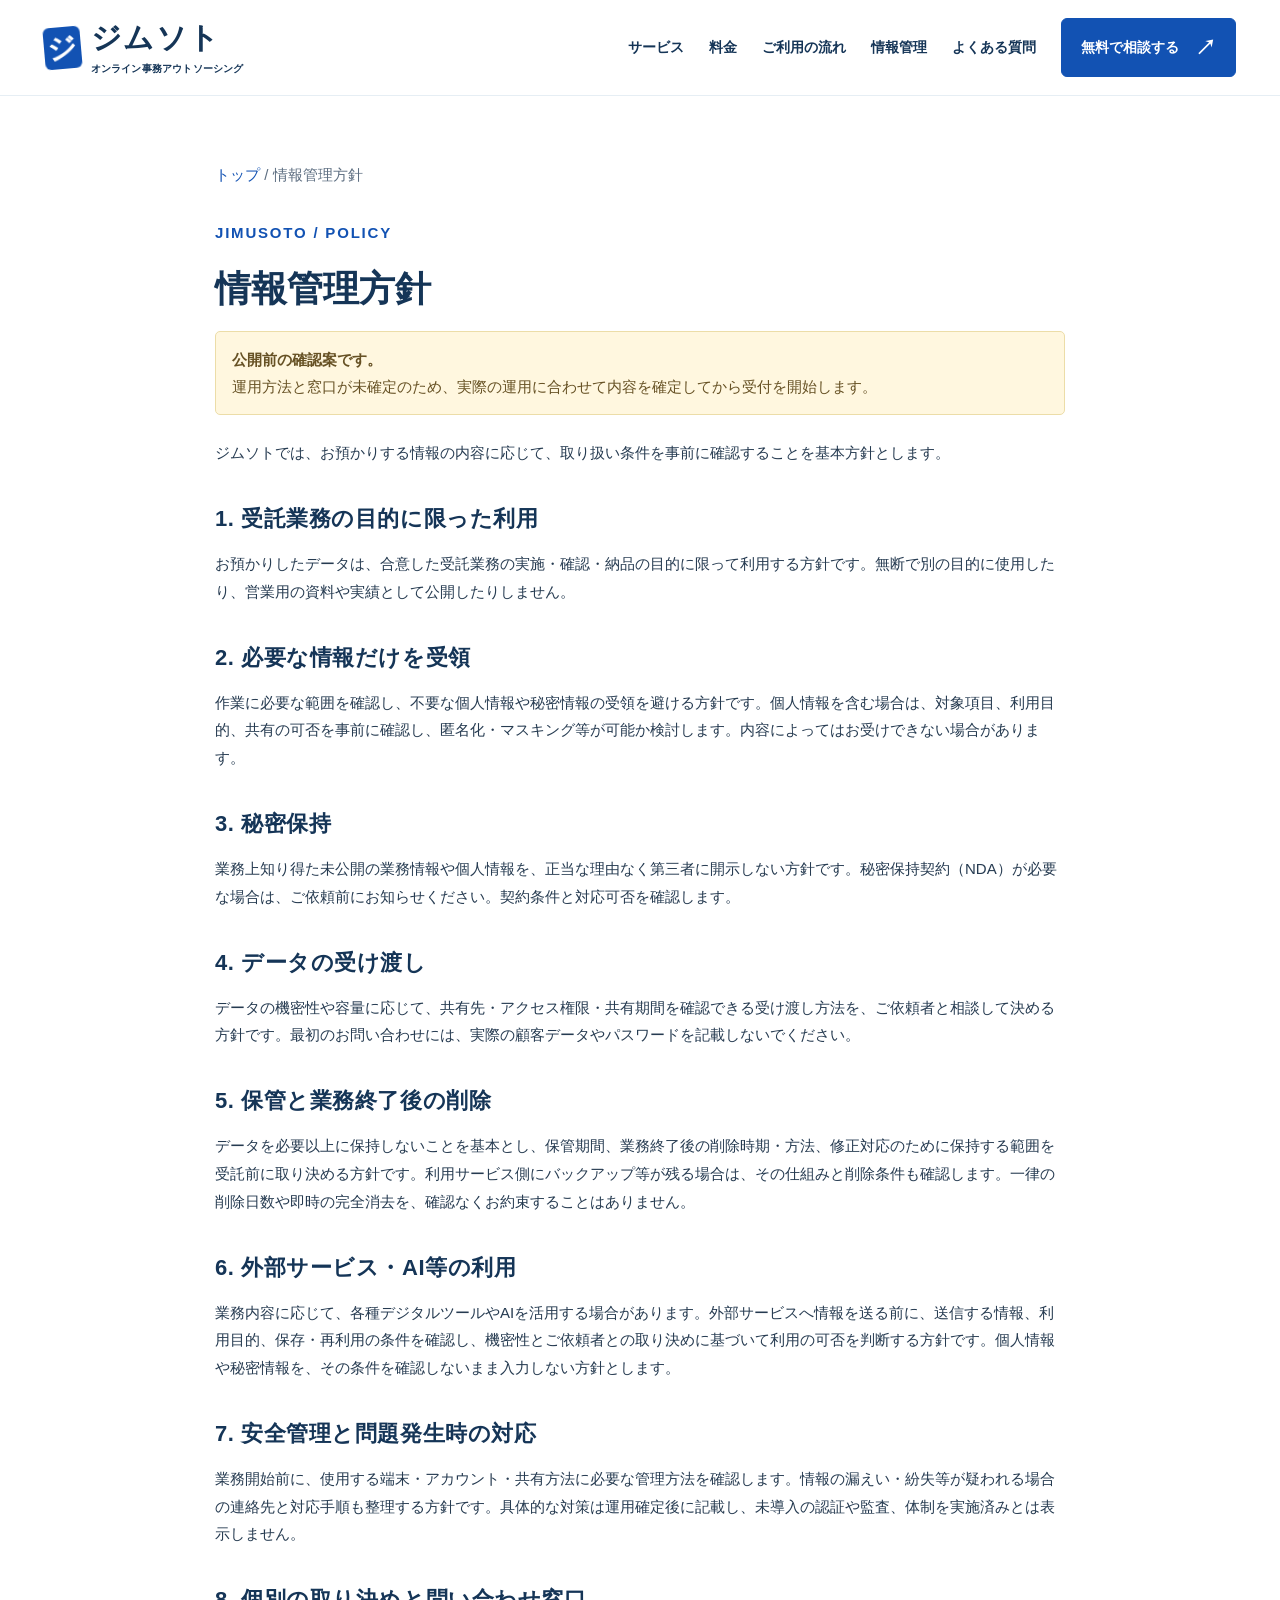
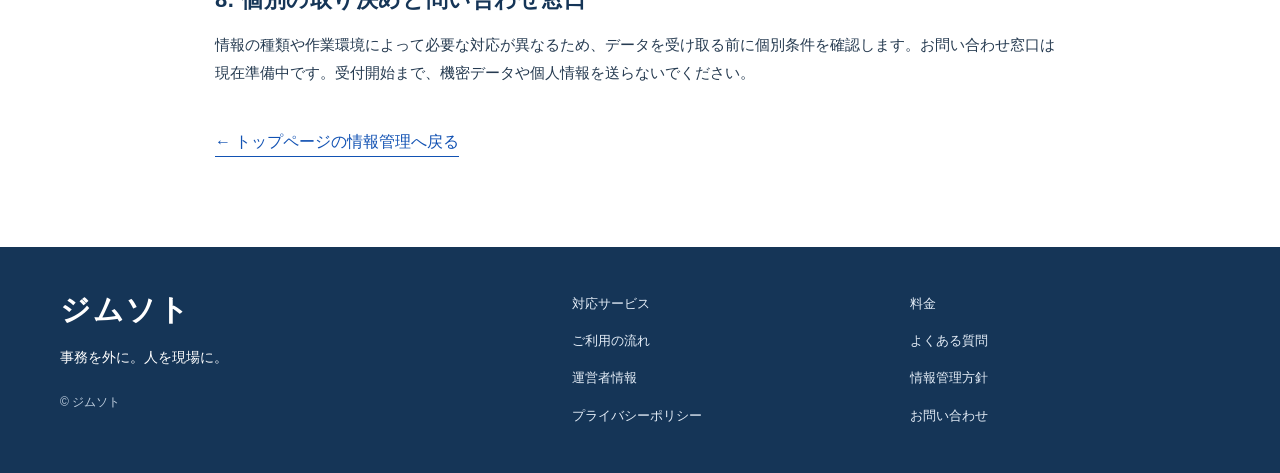
==== docs/information-policy.html @ 88ddc75f "Add Jimusoto website and prepare GitHub Pages from docs" ====
<!doctype html>
<html lang="ja">
<head>
<meta charset="utf-8"><meta name="viewport" content="width=device-width,initial-scale=1">
<title>情報管理方針｜ジムソト</title>
<meta name="description" content="受託データの利用目的、保管・削除、秘密保持、受け渡し、外部サービス利用に関するジムソトの方針の確認案。">
<meta name="robots" content="noindex,nofollow">
<meta property="og:type" content="website"><meta property="og:locale" content="ja_JP"><meta property="og:site_name" content="ジムソト"><meta property="og:title" content="情報管理方針｜ジムソト"><meta property="og:description" content="受託データの利用目的、保管・削除、秘密保持、受け渡し、外部サービス利用に関するジムソトの方針の確認案。"><meta name="twitter:card" content="summary">
<link rel="icon" type="image/svg+xml" href="data:image/svg+xml,%3Csvg xmlns='http://www.w3.org/2000/svg' viewBox='0 0 32 32'%3E%3Crect width='32' height='32' rx='8' fill='%231252b3'/%3E%3Cpath d='M8 8h9v16H8zM20 8h4v9h-4zM20 20h4v4h-4z' fill='white'/%3E%3C/svg%3E">
<link rel="stylesheet" href="assets/site.css"><script src="assets/site.js" defer></script>
<link rel="canonical" href="https://mshibasango-droid.github.io/jimusoto/information-policy.html"><meta property="og:url" content="https://mshibasango-droid.github.io/jimusoto/information-policy.html"></head>
<body><a class="skip" href="#main">本文へスキップ</a><header class="header"><a class="brand" href="./" aria-label="ジムソト トップ"><span class="brand-mark" aria-hidden="true">ジ</span><span>ジムソト<small>オンライン事務アウトソーシング</small></span></a><button class="menu-toggle" aria-expanded="false" aria-controls="nav">メニュー <span aria-hidden="true">☰</span></button><nav id="nav" aria-label="メインナビゲーション"><a href="index.html#services">サービス</a><a href="index.html#pricing">料金</a><a href="index.html#flow">ご利用の流れ</a><a href="index.html#security">情報管理</a><a href="index.html#faq">よくある質問</a><a class="button small" href="index.html#contact">無料で相談する <span aria-hidden="true">↗</span></a></nav></header><main id="main" class="wrap policy-main"><p class="breadcrumbs"><a href="index.html">トップ</a> / 情報管理方針</p><p class="eyebrow">JIMUSOTO / POLICY</p><h1>情報管理方針</h1><p class="preview-notice"><strong>公開前の確認案です。</strong><br>運用方法と窓口が未確定のため、実際の運用に合わせて内容を確定してから受付を開始します。</p>
<p class="policy-intro">ジムソトでは、お預かりする情報の内容に応じて、取り扱い条件を事前に確認することを基本方針とします。</p>
<h2>1. 受託業務の目的に限った利用</h2><p>お預かりしたデータは、合意した受託業務の実施・確認・納品の目的に限って利用する方針です。無断で別の目的に使用したり、営業用の資料や実績として公開したりしません。</p>
<h2>2. 必要な情報だけを受領</h2><p>作業に必要な範囲を確認し、不要な個人情報や秘密情報の受領を避ける方針です。個人情報を含む場合は、対象項目、利用目的、共有の可否を事前に確認し、匿名化・マスキング等が可能か検討します。内容によってはお受けできない場合があります。</p>
<h2>3. 秘密保持</h2><p>業務上知り得た未公開の業務情報や個人情報を、正当な理由なく第三者に開示しない方針です。秘密保持契約（NDA）が必要な場合は、ご依頼前にお知らせください。契約条件と対応可否を確認します。</p>
<h2>4. データの受け渡し</h2><p>データの機密性や容量に応じて、共有先・アクセス権限・共有期間を確認できる受け渡し方法を、ご依頼者と相談して決める方針です。最初のお問い合わせには、実際の顧客データやパスワードを記載しないでください。</p>
<h2>5. 保管と業務終了後の削除</h2><p>データを必要以上に保持しないことを基本とし、保管期間、業務終了後の削除時期・方法、修正対応のために保持する範囲を受託前に取り決める方針です。利用サービス側にバックアップ等が残る場合は、その仕組みと削除条件も確認します。一律の削除日数や即時の完全消去を、確認なくお約束することはありません。</p>
<h2>6. 外部サービス・AI等の利用</h2><p>業務内容に応じて、各種デジタルツールやAIを活用する場合があります。外部サービスへ情報を送る前に、送信する情報、利用目的、保存・再利用の条件を確認し、機密性とご依頼者との取り決めに基づいて利用の可否を判断する方針です。個人情報や秘密情報を、その条件を確認しないまま入力しない方針とします。</p>
<h2>7. 安全管理と問題発生時の対応</h2><p>業務開始前に、使用する端末・アカウント・共有方法に必要な管理方法を確認します。情報の漏えい・紛失等が疑われる場合の連絡先と対応手順も整理する方針です。具体的な対策は運用確定後に記載し、未導入の認証や監査、体制を実施済みとは表示しません。</p>
<h2>8. 個別の取り決めと問い合わせ窓口</h2><p>情報の種類や作業環境によって必要な対応が異なるため、データを受け取る前に個別条件を確認します。お問い合わせ窓口は現在準備中です。受付開始まで、機密データや個人情報を送らないでください。</p><a class="back-link" href="index.html#security">← トップページの情報管理へ戻る</a></main><footer class="footer"><div class="wrap footer-grid"><div><a class="brand" href="./">ジムソト</a><p>事務を外に。人を現場に。</p><small>© ジムソト</small></div><div class="footer-links"><a href="index.html#services">対応サービス</a><a href="index.html#pricing">料金</a><a href="index.html#flow">ご利用の流れ</a><a href="index.html#faq">よくある質問</a><a href="index.html#about">運営者情報</a><a href="information-policy.html">情報管理方針</a><a href="privacy.html">プライバシーポリシー</a><a href="index.html#contact">お問い合わせ</a></div></div></footer></body></html>
---- docs/assets/site.css ----
:root{--blue:#1252b3;--navy:#153557;--text:#263b51;--muted:#5d6e81;--pale:#f0f7fc;--line:#dbe5ee;--white:#fff;--radius:12px}*{box-sizing:border-box}html{scroll-behavior:smooth;scroll-padding-top:105px}body{margin:0;color:var(--text);background:#fff;font:16px/1.85 "Noto Sans JP","Yu Gothic",Meiryo,sans-serif;-webkit-font-smoothing:antialiased}a{color:var(--blue);text-decoration:none}button,input,textarea{font:inherit}a,button,input,textarea{touch-action:manipulation}a:focus-visible,button:focus-visible,summary:focus-visible,input:focus-visible,textarea:focus-visible{outline:3px solid #e6a619;outline-offset:5px}h1,h2,h3,p{margin:0}h1,h2,h3{color:var(--navy);font-weight:800;line-height:1.55}h2{font-size:clamp(28px,3.05vw,42px);letter-spacing:.025em}h3{font-size:21px}p{overflow-wrap:anywhere}img{max-width:100%;display:block}.wrap{max-width:1160px;margin:auto;width:calc(100% - 80px)}.section{padding:96px 0}.eyebrow{color:var(--blue);font-size:14px;font-weight:700;letter-spacing:.12em;margin-bottom:14px}.section-lead{margin:20px 0 36px;color:var(--muted)}.blue{color:var(--blue)}.header{height:96px;display:flex;align-items:center;justify-content:space-between;padding:0 3.4%;gap:24px;background:#fffffffa;border-bottom:1px solid #e6eef4;position:sticky;top:0;z-index:20}.brand{display:inline-flex;align-items:center;gap:10px;color:var(--navy);font-size:30px;font-weight:900;letter-spacing:.05em;line-height:1.2;white-space:nowrap}.brand small{display:block;font-size:10px;font-weight:600;letter-spacing:.02em;margin-top:7px}.brand-mark{width:37px;height:42px;display:grid;place-items:center;background:var(--blue);border-radius:6px;color:white;font-size:29px;transform:rotate(-5deg)}nav{display:flex;align-items:center;gap:25px}nav>a{font-size:14px;color:var(--navy);font-weight:700}nav>a:not(.button):hover{color:var(--blue);text-decoration:underline;text-underline-offset:7px}.button{display:inline-flex;align-items:center;justify-content:center;gap:22px;background:var(--blue);border:1px solid var(--blue);color:white;font-size:16px;font-weight:700;border-radius:6px;padding:18px 24px;line-height:1.6;cursor:pointer;box-shadow:0 5px 0 #0c3e8d;transition:background .15s,transform .15s}.button:hover{background:#083f91;transform:translateY(-2px)}.button span{font-size:21px}.button.small{font-size:14px;padding:12px 19px;box-shadow:none;gap:16px}.menu-toggle{display:none}.skip{position:fixed;top:-100px;left:20px;background:white;z-index:99;padding:12px}.skip:focus{top:10px}.hero{background:linear-gradient(115deg,#f3f9ff 0%,#f3f9ff 48%,#fff 86%);overflow:hidden}.hero-grid{display:grid;grid-template-columns:1.05fr 1fr;align-items:center;gap:28px;padding-top:62px;padding-bottom:45px}.hero .eyebrow{font-size:15px;letter-spacing:.045em}.hero h1{font-size:clamp(44px,5.3vw,72px);line-height:1.45;letter-spacing:.04em;font-weight:900}.hero-lead{margin-top:22px;line-height:1.9;font-size:17px;font-weight:500}.hero-price{display:flex;align-items:center;gap:20px;margin:27px 0 26px;line-height:1.4}.hero-price>span{font-size:14px;border-left:3px solid var(--blue);padding-left:12px}.hero-price>div{color:var(--blue);font-size:16px;white-space:nowrap}.hero-price strong{font-size:40px;letter-spacing:-.03em;margin:0 4px;font-family:Arial,sans-serif}.hero-price b{font-size:22px}.micro{font-size:13px;color:var(--muted);margin-top:15px}.micro span{margin:0 9px;color:#abb8c7}.hero-visual{position:relative;min-width:0}.hero-art{width:100%;height:auto;aspect-ratio:4/3;object-fit:contain;mix-blend-mode:multiply}.hero-caption{display:flex;justify-content:center;gap:8px;color:var(--navy);font-size:15px;font-weight:700;margin-top:12px}.hero-caption:before{content:"";width:25px;border-top:2px solid #6f99cb;align-self:center}.hero-diagram{padding:50px 20px;text-align:center;background:white;border:1px solid var(--line);border-radius:20px;box-shadow:0 20px 50px #15355709}.hero-diagram strong{display:block;font-size:42px;color:var(--blue);margin:30px}.task-tags{display:flex;flex-wrap:wrap;gap:12px;justify-content:center;margin-top:24px}.task-tags span{background:var(--pale);color:var(--blue);padding:8px 12px;border-radius:6px;font-size:14px}.hero-bottom{display:flex;gap:14px;align-items:center;border-top:1px solid var(--line);padding:22px 0}.hero-bottom>span:not(.online){background:#fff;border:1px solid var(--line);padding:4px 16px;border-radius:4px;font-size:14px;white-space:nowrap}.hero-bottom p{font-size:14px;color:var(--muted)}.hero-bottom .online{margin-left:auto;font-size:14px;color:var(--blue);font-weight:700;white-space:nowrap}.cards{display:grid;grid-template-columns:repeat(3,1fr);gap:22px}.service-card{border:1px solid var(--line);border-radius:var(--radius);padding:30px 28px;background:white;display:flex;flex-direction:column}.service-no{color:var(--blue);font-size:12px;letter-spacing:.1em;font-weight:700}.service-card h3{margin:16px 0 12px}.service-card>p:not(.card-price){font-size:15px;color:var(--muted);flex:1}.card-price{margin-top:25px;padding-top:15px;border-top:1px solid var(--line);color:var(--blue);font-size:15px}.card-price strong{font:700 28px Arial,sans-serif;margin-right:5px}.contact{background:var(--pale)}.footer{padding:45px 0;background:#153557;color:white}.footer .brand{color:#fff}.footer p{margin:15px 0;font-size:14px}.footer small{font-size:12px;color:#c1d0e0}.mobile-only{display:none}@media(min-width:1440px){.hero-grid{padding-top:80px;padding-bottom:65px}}@media(max-width:1150px){nav{gap:15px}.header{padding:0 25px}.brand{font-size:26px}nav>a{font-size:13px}.hero-price{gap:12px}.hero-bottom{flex-wrap:wrap}.hero-bottom .online{margin-left:0}.hero h1{font-size:58px}}@media(max-width:960px){.header{height:80px}.menu-toggle{display:block;border:1px solid var(--line);border-radius:5px;padding:7px 10px;background:white;color:var(--navy);font-size:14px}nav{display:none;position:absolute;top:80px;left:0;right:0;background:white;border-bottom:1px solid var(--line);padding:22px;flex-direction:column;align-items:stretch;gap:0;box-shadow:0 15px 20px #1535570a}nav.is-open{display:flex}nav>a{padding:12px;font-size:15px}.hero-grid{gap:12px}.hero h1{font-size:50px}.hero-price{align-items:flex-start;flex-direction:column;gap:8px}.hero-lead{font-size:16px}.cards{gap:15px}.service-card{padding:25px 21px}.wrap{width:calc(100% - 48px)}}@media(max-width:680px){html{scroll-padding-top:95px}.wrap{width:calc(100% - 40px)}.header{padding:0 20px}.brand{font-size:27px}.brand small{font-size:9px}.brand-mark{width:32px;height:35px;font-size:25px}.section{padding:64px 0}.hero-grid{grid-template-columns:1fr;padding-top:38px;padding-bottom:20px;gap:28px}.hero .eyebrow{font-size:12px;letter-spacing:.015em}.hero h1{font-size:clamp(40px,11vw,60px);line-height:1.45}.hero-lead{margin-top:20px;font-size:15px}.hero-price{flex-direction:row;align-items:center;gap:16px;margin:22px 0}.hero-price>span{font-size:12px;max-width:105px}.hero-price strong{font-size:36px}.hero-price b{font-size:19px}.hero-price>div{font-size:14px}.button{font-size:14px;padding:17px 16px;gap:12px}.hero-copy>.button{width:100%}.hero-visual{max-width:420px;margin:auto;width:100%}.hero-caption{font-size:14px}.hero-bottom{gap:8px;padding:18px 0 24px}.hero-bottom p{width:100%;font-size:12px;order:2}.hero-bottom>span:not(.online){font-size:12px;padding:3px 12px}.hero-bottom .online{font-size:12px;width:100%;order:3}.cards{grid-template-columns:1fr}.service-card{padding:25px}.service-card h3{margin:12px 0}.section-lead{font-size:15px;margin:17px 0 27px}.mobile-only{display:block}}@media(prefers-reduced-motion:reduce){html{scroll-behavior:auto}*,*:before,*:after{transition:none!important;animation:none!important}}
.center{text-align:center}.pale{background:var(--pale)}.hero-price small,.card-price small{font-size:12px;margin-left:4px;font-weight:400}.worry-grid{display:grid;grid-template-columns:repeat(3,1fr);gap:0;margin-top:42px;border-top:1px solid var(--line);border-left:1px solid var(--line)}.worry-grid>p{position:relative;padding:25px 22px 25px 47px;border-right:1px solid var(--line);border-bottom:1px solid var(--line);font-size:15px;font-weight:600;line-height:1.85}.worry-grid>p>span{position:absolute;left:20px;top:24px;color:var(--blue)}.solution{margin-top:44px;text-align:center}.solution>p:first-child{font-weight:700;font-size:18px}.solution h3{font-size:29px;margin:14px 0}.solution>p:last-child{font-size:15px;color:var(--muted)}.section-heading{display:flex;align-items:center;justify-content:space-between;gap:20px}.tax-note{font-size:13px;color:var(--muted)}.card-top{display:flex;justify-content:space-between;align-items:center}.icon{background:#eef5fe;color:var(--blue);border-radius:8px;display:grid;place-items:center;width:45px;height:45px;font:32px/1 Arial,sans-serif}.consult-band{background:#e0edfd;border-radius:var(--radius);padding:34px 38px;margin-top:32px;display:flex;align-items:center;justify-content:space-between;gap:28px}.consult-band .eyebrow{margin-bottom:9px;font-size:13px}.consult-band h3{font-size:22px}.consult-band p:last-child{font-size:14px;margin-top:14px}.consult-band .button{white-space:nowrap;font-size:14px;padding:16px 20px}.features{display:grid;grid-template-columns:1fr 1fr;gap:32px 60px;margin-top:40px}.features article{display:flex;gap:22px;padding:24px 0;border-top:1px solid var(--line)}.features article>span{color:var(--blue);font:700 32px Arial,sans-serif;padding-top:8px}.features article p{color:var(--muted);margin-top:14px;font-size:15px}.improvement{background:#f8fafc;border-left:4px solid var(--blue);padding:28px 34px;margin-top:30px}.improvement .eyebrow{font-size:13px;display:block;margin-bottom:8px}.improvement h3{font-size:21px}.improvement p{color:var(--muted);font-size:15px;max-width:900px;margin-top:13px}.price-grid{display:grid;grid-template-columns:repeat(4,1fr);gap:15px}.price-card{border:1px solid var(--line);background:#fff;border-radius:10px;padding:25px 18px;text-align:center}.price-card>p{font-weight:700;color:var(--navy)}.price-card>div{color:var(--blue);margin:16px 0 12px;white-space:nowrap}.price-card strong{font:700 33px Arial,sans-serif;letter-spacing:-.03em}.price-card small{font-size:14px;margin-right:4px}.price-card>span{font-size:13px;color:var(--muted)}.price-card.recurring{border-top:4px solid var(--blue);padding-top:22px}.tax-right{font-size:12px;color:var(--muted);text-align:right;margin-top:15px}.custom-price{display:flex;align-items:center;gap:32px;border-bottom:1px solid var(--line);padding:26px 8px}.custom-price span{font-weight:700}.custom-price strong{color:var(--blue)}.custom-price p{font-size:14px;color:var(--muted);margin-left:auto}.estimate-note{display:flex;align-items:flex-start;justify-content:center;gap:20px;padding-top:36px}.estimate-note>span{border:1px solid #9cbbdc;border-radius:50%;color:var(--blue);width:30px;height:30px;display:grid;place-items:center;flex-shrink:0;font-size:18px}.estimate-note h3{font-size:21px}.estimate-note p{font-size:14px;color:var(--muted);margin-top:12px}.steps{list-style:none;padding:0;display:grid;grid-template-columns:repeat(6,1fr);gap:19px;margin:36px 0 0}.steps li{position:relative;background:var(--pale);border-radius:8px;padding:24px 17px;min-width:0}.steps li:not(:last-child):after{content:'›';position:absolute;right:-16px;top:75px;font-size:28px;color:#7095bb;line-height:1}.steps li>span{font-size:11px;letter-spacing:.08em;color:var(--blue)}.steps b{font:700 26px Arial,sans-serif;margin-left:3px}.steps h3{font-size:16px;margin:14px 0 13px;min-height:50px}.steps p{font-size:13px;color:var(--muted)}.steps li:last-child{background:#e2edff}.flow-note{font-size:14px;color:var(--muted);text-align:right;margin-top:20px}.security{background:#edf4fb;border-top:1px solid var(--line);border-bottom:1px solid var(--line)}.security-grid{display:grid;grid-template-columns:1fr 1.05fr;gap:70px}.security h2{font-size:35px}.policy-links{display:flex;flex-direction:column;align-items:flex-start;gap:13px}.policy-links a{font-size:15px;font-weight:700;border-bottom:1px solid #a7bfdd;padding-bottom:5px}.policy-links span{margin-left:18px}.draft-note{font-size:12px;color:var(--muted);margin-top:23px;max-width:380px}.security-items article{display:flex;align-items:flex-start;gap:19px;padding:24px 0;border-bottom:1px solid #cfdeed}.security-items article:first-child{padding-top:0}.security-items article>span{font:700 15px Arial,sans-serif;color:var(--blue);border:1px solid #b7cee7;border-radius:50%;padding:10px;margin-top:3px}.security-items h3{font-size:19px}.security-items p{font-size:14px;color:var(--muted);margin-top:10px}.faq-layout{display:grid;grid-template-columns:1fr 1.65fr;gap:60px}.faq-list details{border-bottom:1px solid var(--line)}.faq-list details:first-child{border-top:1px solid var(--line)}.faq-list summary{position:relative;list-style:none;cursor:pointer;padding:22px 36px 22px 36px;font-size:16px;font-weight:700;color:var(--navy);line-height:1.8}.faq-list summary::-webkit-details-marker{display:none}.faq-list summary:before{content:'Q';position:absolute;left:0;top:23px;font:700 19px Arial,sans-serif;color:var(--blue)}.faq-list summary:after{content:'+';position:absolute;right:8px;top:20px;font-size:23px;font-weight:400;color:var(--blue)}.faq-list details[open] summary:after{content:'−'}.faq-list details[open] summary{color:var(--blue)}.faq-list details>p{padding:0 27px 24px 36px;font-size:15px;color:var(--muted)}.operator{background:#f8fafc}.about-grid{display:grid;grid-template-columns:1fr 1fr;gap:70px}.about-table{margin:0}.about-table>div{display:grid;grid-template-columns:110px 1fr;gap:20px;padding:18px 0;border-bottom:1px solid var(--line);font-size:15px}.about-table dt{font-weight:700}.about-table dd{margin:0}.contact{background:#eaf3ff}.contact-grid{display:grid;grid-template-columns:1fr 1.15fr;gap:60px;align-items:start}.contact h2{font-size:33px}.contact-intro{padding-top:25px}.check-list{padding:0;margin:30px 0;list-style:none;font-weight:700;font-size:15px}.check-list li{margin:13px 0}.check-list li:before{content:'✓';margin-right:12px;color:var(--blue)}.contact-hint{font-size:14px;color:var(--muted);padding:22px 25px;background:#fff9;border-radius:8px;max-width:370px}.contact-form{padding:36px;background:white;border-radius:12px;border:1px solid #d8e4f2}.preview-notice{background:#fff7df;color:#665124;border:1px solid #ecdda8;border-radius:5px;padding:14px 16px;font-size:13px;line-height:1.8;margin:0 0 24px}.field{margin-bottom:22px}.field label{display:flex;gap:10px;align-items:center;margin-bottom:9px;font-size:14px;font-weight:700}.field label>span{color:var(--blue);font-size:11px;background:#e9f2ff;padding:1px 6px;border-radius:3px}.field label>.optional{background:#f0f3f6;color:#637184}.field input,.field textarea{display:block;width:100%;min-width:0;border:1px solid #bfcddd;border-radius:5px;padding:12px 14px;color:var(--text);background:#fff;font-size:16px;line-height:1.65}.field textarea{resize:vertical;min-height:150px}.field input::placeholder,.field textarea::placeholder{color:#798694;font-size:14px}.field-help{font-size:12px;color:var(--muted);margin-top:8px}.consent{display:flex;align-items:flex-start;gap:9px;font-size:13px;cursor:pointer;margin:24px 0}.consent input{margin-top:6px;width:17px;height:17px;accent-color:var(--blue);flex-shrink:0}.consent a{text-decoration:underline;text-underline-offset:3px}.contact-form>.button{width:100%}.footer-grid{display:grid;grid-template-columns:1fr 1.4fr;gap:50px}.footer-links{display:grid;grid-template-columns:1fr 1fr;gap:13px 28px;font-size:13px}.footer-links a{color:#e4edf7}.footer-links a:hover{text-decoration:underline}.footer .brand{font-size:30px}dialog{border:0;border-radius:14px;padding:32px;max-width:700px;width:calc(100% - 32px);max-height:85vh;color:var(--text);box-shadow:0 20px 100px #10253c3b}dialog::backdrop{background:#10253c99}dialog h2{font-size:26px;margin-bottom:20px}.dialog-head{display:flex;justify-content:space-between;align-items:flex-start}.dialog-close{border:none;background:transparent;font-size:28px;color:var(--muted);cursor:pointer;padding:0 8px}.dialog-head .eyebrow{font-size:13px}.dialog-actions{display:flex;flex-wrap:wrap;gap:16px;margin-top:25px}.dialog-actions .button{font-size:13px;padding:12px 15px;box-shadow:none}.button.secondary{background:white;color:var(--blue)}.button:disabled{background:#e0e6ed;color:#536475;border-color:#e0e6ed;cursor:not-allowed;box-shadow:none;transform:none}#confirmation-fields{margin:0}#confirmation-fields>div{padding:14px 0;border-bottom:1px solid var(--line)}#confirmation-fields dt{font-size:13px;font-weight:700;color:var(--muted)}#confirmation-fields dd{margin:4px 0 0;font-size:15px;white-space:pre-wrap;overflow-wrap:anywhere}.policy-main{padding:65px 0 90px;max-width:850px}.breadcrumbs{font-size:13px;color:var(--muted);margin-bottom:30px}.policy-main h1{font-size:36px;margin-bottom:15px}.policy-main .policy-intro{margin-bottom:25px}.policy-main h2{font-size:22px;margin:35px 0 14px}.policy-main ul{padding-left:23px}.policy-main li{margin:8px 0}.policy-main p,.policy-main li{font-size:15px}.policy-main .back-link{display:inline-block;margin-top:40px;border-bottom:1px solid var(--blue)}@media(max-width:1100px){.price-card strong{font-size:28px}.security-grid,.contact-grid,.about-grid{gap:35px}.security h2{font-size:30px}.consult-band{padding:30px;gap:20px}.consult-band h3{font-size:20px}.steps{grid-template-columns:repeat(3,1fr);gap:25px}.steps li:nth-child(3):after{content:'↓';top:auto;bottom:-27px;right:50%;font-size:23px}.steps li h3{min-height:0}.contact h2{font-size:28px}.contact-form{padding:28px}}@media(max-width:800px){.worry-grid{grid-template-columns:1fr 1fr}.features{gap:20px 28px}.consult-band{flex-direction:column;align-items:flex-start}.price-grid{grid-template-columns:1fr 1fr}.security-grid,.faq-layout,.about-grid,.contact-grid{grid-template-columns:1fr;gap:35px}.security h2,.contact h2{font-size:32px}.faq-layout>.faq-list{min-width:0}.contact-intro{padding:0}.contact-hint{max-width:none}.footer-grid{gap:25px}.section-heading{align-items:flex-start;flex-direction:column;gap:12px}.hero-price small{font-size:10px}}@media(max-width:680px){.worry-grid{grid-template-columns:1fr;margin-top:29px}.worry-grid>p{padding:18px 20px 18px 45px}.worry-grid>p>span{top:18px}.worry-grid br{display:none}.solution{margin-top:32px}.solution>p:first-child{font-size:16px}.solution h3{font-size:25px}.solution>p:last-child{font-size:14px}.consult-band{padding:25px;gap:22px}.consult-band .button{width:100%;white-space:normal}.consult-band h3{font-size:19px}.features{grid-template-columns:1fr;gap:0;margin-top:25px}.features article>span{font-size:27px}.features article{gap:18px}.improvement{padding:24px}.improvement h3{font-size:19px}.improvement p{font-size:14px}.price-grid{gap:12px}.price-card{padding:23px 8px}.price-card>p{font-size:14px}.price-card strong{font-size:28px}.price-card>div{font-size:13px}.price-card small{font-size:12px}.price-card>span{font-size:11px}.custom-price{flex-wrap:wrap;gap:10px 22px;padding:22px 0}.custom-price p{margin-left:0;width:100%;font-size:13px}.estimate-note{gap:12px;padding-top:28px}.estimate-note h3{font-size:18px}.estimate-note p{font-size:13px}.estimate-note br{display:none}.steps{grid-template-columns:1fr;gap:21px}.steps li{padding:20px 22px;display:grid;grid-template-columns:76px 1fr;gap:0 15px;align-items:center}.steps li>span{grid-row:1/3}.steps li h3{font-size:17px;margin:0 0 5px}.steps li h3 br{display:none}.steps li p{font-size:13px}.steps li:not(:last-child):after,.steps li:nth-child(3):after{content:'↓';top:auto;bottom:-24px;right:50%;font-size:23px}.flow-note{font-size:13px;text-align:left}.security h2,.contact h2{font-size:28px}.security-items h3{font-size:17px}.security-items article{gap:12px}.security-items article>span{padding:8px;font-size:13px}.faq-list summary{font-size:15px;padding-left:30px}.faq-list details>p{padding-left:30px;padding-right:10px;font-size:14px}.about-table>div{grid-template-columns:90px 1fr;gap:16px;font-size:14px}.contact-form{padding:23px 19px}.footer-grid{grid-template-columns:1fr;gap:28px}.footer-links{gap:13px 15px;font-size:12px}.footer{padding:35px 0}.policy-main{padding-top:35px}.policy-main h1{font-size:27px}.policy-main h2{font-size:20px}dialog{padding:24px}.hero-price>span{max-width:90px}.hero-price{gap:10px}.hero-price strong{font-size:33px}.hero-price b{font-size:18px}}@media(max-width:360px){.hero-price{flex-wrap:wrap}.hero-price>span{max-width:none}.button{font-size:13px}.price-card strong{font-size:24px}}
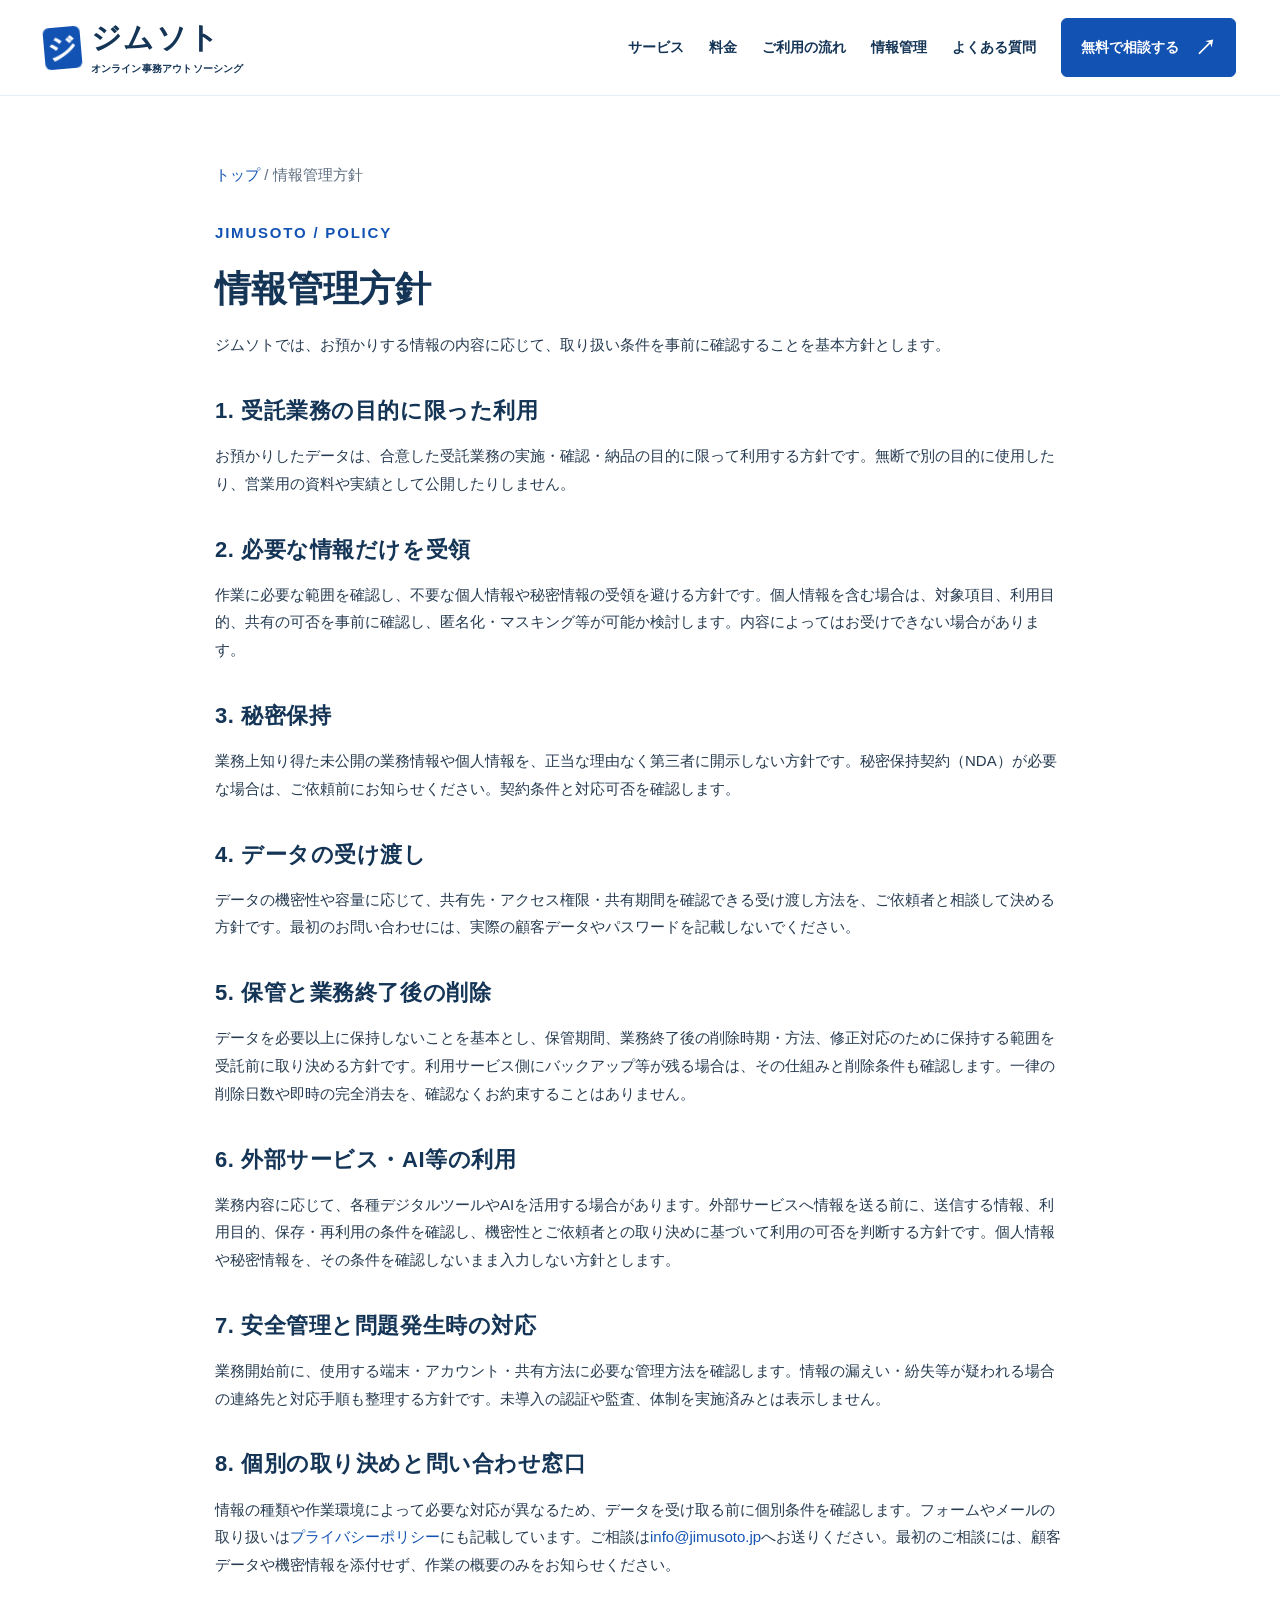
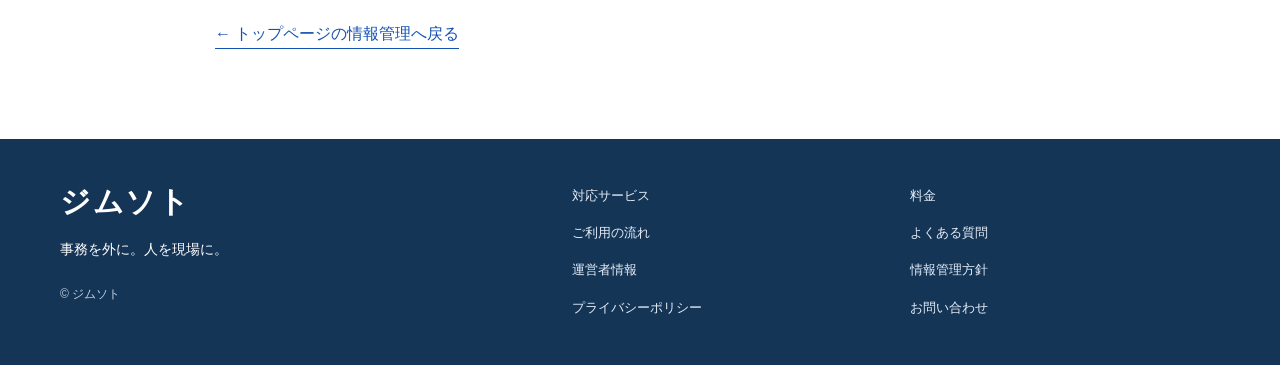
==== commit b5c1bd9d: "Connect inquiry form to verified mailbox with HTTPS safeguards and privacy disclosure" ====
--- a/docs/information-policy.html
+++ b/docs/information-policy.html
@@ -3,13 +3,13 @@
 <head>
 <meta charset="utf-8"><meta name="viewport" content="width=device-width,initial-scale=1">
 <title>情報管理方針｜ジムソト</title>
-<meta name="description" content="受託データの利用目的、保管・削除、秘密保持、受け渡し、外部サービス利用に関するジムソトの方針の確認案。">
+<meta name="description" content="受託データの利用目的、保管・削除、秘密保持、受け渡し、外部サービス利用に関するジムソトの方針。">
 <meta name="robots" content="noindex,nofollow">
-<meta property="og:type" content="website"><meta property="og:locale" content="ja_JP"><meta property="og:site_name" content="ジムソト"><meta property="og:title" content="情報管理方針｜ジムソト"><meta property="og:description" content="受託データの利用目的、保管・削除、秘密保持、受け渡し、外部サービス利用に関するジムソトの方針の確認案。"><meta name="twitter:card" content="summary">
+<meta property="og:type" content="website"><meta property="og:locale" content="ja_JP"><meta property="og:site_name" content="ジムソト"><meta property="og:title" content="情報管理方針｜ジムソト"><meta property="og:description" content="受託データの利用目的、保管・削除、秘密保持、受け渡し、外部サービス利用に関するジムソトの方針。"><meta name="twitter:card" content="summary">
 <link rel="icon" type="image/svg+xml" href="data:image/svg+xml,%3Csvg xmlns='http://www.w3.org/2000/svg' viewBox='0 0 32 32'%3E%3Crect width='32' height='32' rx='8' fill='%231252b3'/%3E%3Cpath d='M8 8h9v16H8zM20 8h4v9h-4zM20 20h4v4h-4z' fill='white'/%3E%3C/svg%3E">
 <link rel="stylesheet" href="assets/site.css"><script src="assets/site.js" defer></script>
-<link rel="canonical" href="https://mshibasango-droid.github.io/jimusoto/information-policy.html"><meta property="og:url" content="https://mshibasango-droid.github.io/jimusoto/information-policy.html"></head>
-<body><a class="skip" href="#main">本文へスキップ</a><header class="header"><a class="brand" href="./" aria-label="ジムソト トップ"><span class="brand-mark" aria-hidden="true">ジ</span><span>ジムソト<small>オンライン事務アウトソーシング</small></span></a><button class="menu-toggle" aria-expanded="false" aria-controls="nav">メニュー <span aria-hidden="true">☰</span></button><nav id="nav" aria-label="メインナビゲーション"><a href="index.html#services">サービス</a><a href="index.html#pricing">料金</a><a href="index.html#flow">ご利用の流れ</a><a href="index.html#security">情報管理</a><a href="index.html#faq">よくある質問</a><a class="button small" href="index.html#contact">無料で相談する <span aria-hidden="true">↗</span></a></nav></header><main id="main" class="wrap policy-main"><p class="breadcrumbs"><a href="index.html">トップ</a> / 情報管理方針</p><p class="eyebrow">JIMUSOTO / POLICY</p><h1>情報管理方針</h1><p class="preview-notice"><strong>公開前の確認案です。</strong><br>運用方法と窓口が未確定のため、実際の運用に合わせて内容を確定してから受付を開始します。</p>
+<link rel="canonical" href="https://jimusoto.jp/information-policy.html"><meta property="og:url" content="https://jimusoto.jp/information-policy.html"></head>
+<body><a class="skip" href="#main">本文へスキップ</a><header class="header"><a class="brand" href="./" aria-label="ジムソト トップ"><span class="brand-mark" aria-hidden="true">ジ</span><span>ジムソト<small>オンライン事務アウトソーシング</small></span></a><button class="menu-toggle" aria-expanded="false" aria-controls="nav">メニュー <span aria-hidden="true">☰</span></button><nav id="nav" aria-label="メインナビゲーション"><a href="index.html#services">サービス</a><a href="index.html#pricing">料金</a><a href="index.html#flow">ご利用の流れ</a><a href="index.html#security">情報管理</a><a href="index.html#faq">よくある質問</a><a class="button small" href="index.html#contact">無料で相談する <span aria-hidden="true">↗</span></a></nav></header><main id="main" class="wrap policy-main"><p class="breadcrumbs"><a href="index.html">トップ</a> / 情報管理方針</p><p class="eyebrow">JIMUSOTO / POLICY</p><h1>情報管理方針</h1>
 <p class="policy-intro">ジムソトでは、お預かりする情報の内容に応じて、取り扱い条件を事前に確認することを基本方針とします。</p>
 <h2>1. 受託業務の目的に限った利用</h2><p>お預かりしたデータは、合意した受託業務の実施・確認・納品の目的に限って利用する方針です。無断で別の目的に使用したり、営業用の資料や実績として公開したりしません。</p>
 <h2>2. 必要な情報だけを受領</h2><p>作業に必要な範囲を確認し、不要な個人情報や秘密情報の受領を避ける方針です。個人情報を含む場合は、対象項目、利用目的、共有の可否を事前に確認し、匿名化・マスキング等が可能か検討します。内容によってはお受けできない場合があります。</p>
@@ -17,5 +17,5 @@
 <h2>4. データの受け渡し</h2><p>データの機密性や容量に応じて、共有先・アクセス権限・共有期間を確認できる受け渡し方法を、ご依頼者と相談して決める方針です。最初のお問い合わせには、実際の顧客データやパスワードを記載しないでください。</p>
 <h2>5. 保管と業務終了後の削除</h2><p>データを必要以上に保持しないことを基本とし、保管期間、業務終了後の削除時期・方法、修正対応のために保持する範囲を受託前に取り決める方針です。利用サービス側にバックアップ等が残る場合は、その仕組みと削除条件も確認します。一律の削除日数や即時の完全消去を、確認なくお約束することはありません。</p>
 <h2>6. 外部サービス・AI等の利用</h2><p>業務内容に応じて、各種デジタルツールやAIを活用する場合があります。外部サービスへ情報を送る前に、送信する情報、利用目的、保存・再利用の条件を確認し、機密性とご依頼者との取り決めに基づいて利用の可否を判断する方針です。個人情報や秘密情報を、その条件を確認しないまま入力しない方針とします。</p>
-<h2>7. 安全管理と問題発生時の対応</h2><p>業務開始前に、使用する端末・アカウント・共有方法に必要な管理方法を確認します。情報の漏えい・紛失等が疑われる場合の連絡先と対応手順も整理する方針です。具体的な対策は運用確定後に記載し、未導入の認証や監査、体制を実施済みとは表示しません。</p>
-<h2>8. 個別の取り決めと問い合わせ窓口</h2><p>情報の種類や作業環境によって必要な対応が異なるため、データを受け取る前に個別条件を確認します。お問い合わせ窓口は現在準備中です。受付開始まで、機密データや個人情報を送らないでください。</p><a class="back-link" href="index.html#security">← トップページの情報管理へ戻る</a></main><footer class="footer"><div class="wrap footer-grid"><div><a class="brand" href="./">ジムソト</a><p>事務を外に。人を現場に。</p><small>© ジムソト</small></div><div class="footer-links"><a href="index.html#services">対応サービス</a><a href="index.html#pricing">料金</a><a href="index.html#flow">ご利用の流れ</a><a href="index.html#faq">よくある質問</a><a href="index.html#about">運営者情報</a><a href="information-policy.html">情報管理方針</a><a href="privacy.html">プライバシーポリシー</a><a href="index.html#contact">お問い合わせ</a></div></div></footer></body></html>+<h2>7. 安全管理と問題発生時の対応</h2><p>業務開始前に、使用する端末・アカウント・共有方法に必要な管理方法を確認します。情報の漏えい・紛失等が疑われる場合の連絡先と対応手順も整理する方針です。未導入の認証や監査、体制を実施済みとは表示しません。</p>
+<h2>8. 個別の取り決めと問い合わせ窓口</h2><p>情報の種類や作業環境によって必要な対応が異なるため、データを受け取る前に個別条件を確認します。フォームやメールの取り扱いは<a href="privacy.html">プライバシーポリシー</a>にも記載しています。ご相談は<a href="mailto:info@jimusoto.jp">info@jimusoto.jp</a>へお送りください。最初のご相談には、顧客データや機密情報を添付せず、作業の概要のみをお知らせください。</p><a class="back-link" href="index.html#security">← トップページの情報管理へ戻る</a></main><footer class="footer"><div class="wrap footer-grid"><div><a class="brand" href="./">ジムソト</a><p>事務を外に。人を現場に。</p><small>© ジムソト</small></div><div class="footer-links"><a href="index.html#services">対応サービス</a><a href="index.html#pricing">料金</a><a href="index.html#flow">ご利用の流れ</a><a href="index.html#faq">よくある質問</a><a href="index.html#about">運営者情報</a><a href="information-policy.html">情報管理方針</a><a href="privacy.html">プライバシーポリシー</a><a href="index.html#contact">お問い合わせ</a></div></div></footer></body></html>
--- a/docs/assets/site.css
+++ b/docs/assets/site.css
@@ -1,2 +1,3 @@
 :root{--blue:#1252b3;--navy:#153557;--text:#263b51;--muted:#5d6e81;--pale:#f0f7fc;--line:#dbe5ee;--white:#fff;--radius:12px}*{box-sizing:border-box}html{scroll-behavior:smooth;scroll-padding-top:105px}body{margin:0;color:var(--text);background:#fff;font:16px/1.85 "Noto Sans JP","Yu Gothic",Meiryo,sans-serif;-webkit-font-smoothing:antialiased}a{color:var(--blue);text-decoration:none}button,input,textarea{font:inherit}a,button,input,textarea{touch-action:manipulation}a:focus-visible,button:focus-visible,summary:focus-visible,input:focus-visible,textarea:focus-visible{outline:3px solid #e6a619;outline-offset:5px}h1,h2,h3,p{margin:0}h1,h2,h3{color:var(--navy);font-weight:800;line-height:1.55}h2{font-size:clamp(28px,3.05vw,42px);letter-spacing:.025em}h3{font-size:21px}p{overflow-wrap:anywhere}img{max-width:100%;display:block}.wrap{max-width:1160px;margin:auto;width:calc(100% - 80px)}.section{padding:96px 0}.eyebrow{color:var(--blue);font-size:14px;font-weight:700;letter-spacing:.12em;margin-bottom:14px}.section-lead{margin:20px 0 36px;color:var(--muted)}.blue{color:var(--blue)}.header{height:96px;display:flex;align-items:center;justify-content:space-between;padding:0 3.4%;gap:24px;background:#fffffffa;border-bottom:1px solid #e6eef4;position:sticky;top:0;z-index:20}.brand{display:inline-flex;align-items:center;gap:10px;color:var(--navy);font-size:30px;font-weight:900;letter-spacing:.05em;line-height:1.2;white-space:nowrap}.brand small{display:block;font-size:10px;font-weight:600;letter-spacing:.02em;margin-top:7px}.brand-mark{width:37px;height:42px;display:grid;place-items:center;background:var(--blue);border-radius:6px;color:white;font-size:29px;transform:rotate(-5deg)}nav{display:flex;align-items:center;gap:25px}nav>a{font-size:14px;color:var(--navy);font-weight:700}nav>a:not(.button):hover{color:var(--blue);text-decoration:underline;text-underline-offset:7px}.button{display:inline-flex;align-items:center;justify-content:center;gap:22px;background:var(--blue);border:1px solid var(--blue);color:white;font-size:16px;font-weight:700;border-radius:6px;padding:18px 24px;line-height:1.6;cursor:pointer;box-shadow:0 5px 0 #0c3e8d;transition:background .15s,transform .15s}.button:hover{background:#083f91;transform:translateY(-2px)}.button span{font-size:21px}.button.small{font-size:14px;padding:12px 19px;box-shadow:none;gap:16px}.menu-toggle{display:none}.skip{position:fixed;top:-100px;left:20px;background:white;z-index:99;padding:12px}.skip:focus{top:10px}.hero{background:linear-gradient(115deg,#f3f9ff 0%,#f3f9ff 48%,#fff 86%);overflow:hidden}.hero-grid{display:grid;grid-template-columns:1.05fr 1fr;align-items:center;gap:28px;padding-top:62px;padding-bottom:45px}.hero .eyebrow{font-size:15px;letter-spacing:.045em}.hero h1{font-size:clamp(44px,5.3vw,72px);line-height:1.45;letter-spacing:.04em;font-weight:900}.hero-lead{margin-top:22px;line-height:1.9;font-size:17px;font-weight:500}.hero-price{display:flex;align-items:center;gap:20px;margin:27px 0 26px;line-height:1.4}.hero-price>span{font-size:14px;border-left:3px solid var(--blue);padding-left:12px}.hero-price>div{color:var(--blue);font-size:16px;white-space:nowrap}.hero-price strong{font-size:40px;letter-spacing:-.03em;margin:0 4px;font-family:Arial,sans-serif}.hero-price b{font-size:22px}.micro{font-size:13px;color:var(--muted);margin-top:15px}.micro span{margin:0 9px;color:#abb8c7}.hero-visual{position:relative;min-width:0}.hero-art{width:100%;height:auto;aspect-ratio:4/3;object-fit:contain;mix-blend-mode:multiply}.hero-caption{display:flex;justify-content:center;gap:8px;color:var(--navy);font-size:15px;font-weight:700;margin-top:12px}.hero-caption:before{content:"";width:25px;border-top:2px solid #6f99cb;align-self:center}.hero-diagram{padding:50px 20px;text-align:center;background:white;border:1px solid var(--line);border-radius:20px;box-shadow:0 20px 50px #15355709}.hero-diagram strong{display:block;font-size:42px;color:var(--blue);margin:30px}.task-tags{display:flex;flex-wrap:wrap;gap:12px;justify-content:center;margin-top:24px}.task-tags span{background:var(--pale);color:var(--blue);padding:8px 12px;border-radius:6px;font-size:14px}.hero-bottom{display:flex;gap:14px;align-items:center;border-top:1px solid var(--line);padding:22px 0}.hero-bottom>span:not(.online){background:#fff;border:1px solid var(--line);padding:4px 16px;border-radius:4px;font-size:14px;white-space:nowrap}.hero-bottom p{font-size:14px;color:var(--muted)}.hero-bottom .online{margin-left:auto;font-size:14px;color:var(--blue);font-weight:700;white-space:nowrap}.cards{display:grid;grid-template-columns:repeat(3,1fr);gap:22px}.service-card{border:1px solid var(--line);border-radius:var(--radius);padding:30px 28px;background:white;display:flex;flex-direction:column}.service-no{color:var(--blue);font-size:12px;letter-spacing:.1em;font-weight:700}.service-card h3{margin:16px 0 12px}.service-card>p:not(.card-price){font-size:15px;color:var(--muted);flex:1}.card-price{margin-top:25px;padding-top:15px;border-top:1px solid var(--line);color:var(--blue);font-size:15px}.card-price strong{font:700 28px Arial,sans-serif;margin-right:5px}.contact{background:var(--pale)}.footer{padding:45px 0;background:#153557;color:white}.footer .brand{color:#fff}.footer p{margin:15px 0;font-size:14px}.footer small{font-size:12px;color:#c1d0e0}.mobile-only{display:none}@media(min-width:1440px){.hero-grid{padding-top:80px;padding-bottom:65px}}@media(max-width:1150px){nav{gap:15px}.header{padding:0 25px}.brand{font-size:26px}nav>a{font-size:13px}.hero-price{gap:12px}.hero-bottom{flex-wrap:wrap}.hero-bottom .online{margin-left:0}.hero h1{font-size:58px}}@media(max-width:960px){.header{height:80px}.menu-toggle{display:block;border:1px solid var(--line);border-radius:5px;padding:7px 10px;background:white;color:var(--navy);font-size:14px}nav{display:none;position:absolute;top:80px;left:0;right:0;background:white;border-bottom:1px solid var(--line);padding:22px;flex-direction:column;align-items:stretch;gap:0;box-shadow:0 15px 20px #1535570a}nav.is-open{display:flex}nav>a{padding:12px;font-size:15px}.hero-grid{gap:12px}.hero h1{font-size:50px}.hero-price{align-items:flex-start;flex-direction:column;gap:8px}.hero-lead{font-size:16px}.cards{gap:15px}.service-card{padding:25px 21px}.wrap{width:calc(100% - 48px)}}@media(max-width:680px){html{scroll-padding-top:95px}.wrap{width:calc(100% - 40px)}.header{padding:0 20px}.brand{font-size:27px}.brand small{font-size:9px}.brand-mark{width:32px;height:35px;font-size:25px}.section{padding:64px 0}.hero-grid{grid-template-columns:1fr;padding-top:38px;padding-bottom:20px;gap:28px}.hero .eyebrow{font-size:12px;letter-spacing:.015em}.hero h1{font-size:clamp(40px,11vw,60px);line-height:1.45}.hero-lead{margin-top:20px;font-size:15px}.hero-price{flex-direction:row;align-items:center;gap:16px;margin:22px 0}.hero-price>span{font-size:12px;max-width:105px}.hero-price strong{font-size:36px}.hero-price b{font-size:19px}.hero-price>div{font-size:14px}.button{font-size:14px;padding:17px 16px;gap:12px}.hero-copy>.button{width:100%}.hero-visual{max-width:420px;margin:auto;width:100%}.hero-caption{font-size:14px}.hero-bottom{gap:8px;padding:18px 0 24px}.hero-bottom p{width:100%;font-size:12px;order:2}.hero-bottom>span:not(.online){font-size:12px;padding:3px 12px}.hero-bottom .online{font-size:12px;width:100%;order:3}.cards{grid-template-columns:1fr}.service-card{padding:25px}.service-card h3{margin:12px 0}.section-lead{font-size:15px;margin:17px 0 27px}.mobile-only{display:block}}@media(prefers-reduced-motion:reduce){html{scroll-behavior:auto}*,*:before,*:after{transition:none!important;animation:none!important}}
 .center{text-align:center}.pale{background:var(--pale)}.hero-price small,.card-price small{font-size:12px;margin-left:4px;font-weight:400}.worry-grid{display:grid;grid-template-columns:repeat(3,1fr);gap:0;margin-top:42px;border-top:1px solid var(--line);border-left:1px solid var(--line)}.worry-grid>p{position:relative;padding:25px 22px 25px 47px;border-right:1px solid var(--line);border-bottom:1px solid var(--line);font-size:15px;font-weight:600;line-height:1.85}.worry-grid>p>span{position:absolute;left:20px;top:24px;color:var(--blue)}.solution{margin-top:44px;text-align:center}.solution>p:first-child{font-weight:700;font-size:18px}.solution h3{font-size:29px;margin:14px 0}.solution>p:last-child{font-size:15px;color:var(--muted)}.section-heading{display:flex;align-items:center;justify-content:space-between;gap:20px}.tax-note{font-size:13px;color:var(--muted)}.card-top{display:flex;justify-content:space-between;align-items:center}.icon{background:#eef5fe;color:var(--blue);border-radius:8px;display:grid;place-items:center;width:45px;height:45px;font:32px/1 Arial,sans-serif}.consult-band{background:#e0edfd;border-radius:var(--radius);padding:34px 38px;margin-top:32px;display:flex;align-items:center;justify-content:space-between;gap:28px}.consult-band .eyebrow{margin-bottom:9px;font-size:13px}.consult-band h3{font-size:22px}.consult-band p:last-child{font-size:14px;margin-top:14px}.consult-band .button{white-space:nowrap;font-size:14px;padding:16px 20px}.features{display:grid;grid-template-columns:1fr 1fr;gap:32px 60px;margin-top:40px}.features article{display:flex;gap:22px;padding:24px 0;border-top:1px solid var(--line)}.features article>span{color:var(--blue);font:700 32px Arial,sans-serif;padding-top:8px}.features article p{color:var(--muted);margin-top:14px;font-size:15px}.improvement{background:#f8fafc;border-left:4px solid var(--blue);padding:28px 34px;margin-top:30px}.improvement .eyebrow{font-size:13px;display:block;margin-bottom:8px}.improvement h3{font-size:21px}.improvement p{color:var(--muted);font-size:15px;max-width:900px;margin-top:13px}.price-grid{display:grid;grid-template-columns:repeat(4,1fr);gap:15px}.price-card{border:1px solid var(--line);background:#fff;border-radius:10px;padding:25px 18px;text-align:center}.price-card>p{font-weight:700;color:var(--navy)}.price-card>div{color:var(--blue);margin:16px 0 12px;white-space:nowrap}.price-card strong{font:700 33px Arial,sans-serif;letter-spacing:-.03em}.price-card small{font-size:14px;margin-right:4px}.price-card>span{font-size:13px;color:var(--muted)}.price-card.recurring{border-top:4px solid var(--blue);padding-top:22px}.tax-right{font-size:12px;color:var(--muted);text-align:right;margin-top:15px}.custom-price{display:flex;align-items:center;gap:32px;border-bottom:1px solid var(--line);padding:26px 8px}.custom-price span{font-weight:700}.custom-price strong{color:var(--blue)}.custom-price p{font-size:14px;color:var(--muted);margin-left:auto}.estimate-note{display:flex;align-items:flex-start;justify-content:center;gap:20px;padding-top:36px}.estimate-note>span{border:1px solid #9cbbdc;border-radius:50%;color:var(--blue);width:30px;height:30px;display:grid;place-items:center;flex-shrink:0;font-size:18px}.estimate-note h3{font-size:21px}.estimate-note p{font-size:14px;color:var(--muted);margin-top:12px}.steps{list-style:none;padding:0;display:grid;grid-template-columns:repeat(6,1fr);gap:19px;margin:36px 0 0}.steps li{position:relative;background:var(--pale);border-radius:8px;padding:24px 17px;min-width:0}.steps li:not(:last-child):after{content:'›';position:absolute;right:-16px;top:75px;font-size:28px;color:#7095bb;line-height:1}.steps li>span{font-size:11px;letter-spacing:.08em;color:var(--blue)}.steps b{font:700 26px Arial,sans-serif;margin-left:3px}.steps h3{font-size:16px;margin:14px 0 13px;min-height:50px}.steps p{font-size:13px;color:var(--muted)}.steps li:last-child{background:#e2edff}.flow-note{font-size:14px;color:var(--muted);text-align:right;margin-top:20px}.security{background:#edf4fb;border-top:1px solid var(--line);border-bottom:1px solid var(--line)}.security-grid{display:grid;grid-template-columns:1fr 1.05fr;gap:70px}.security h2{font-size:35px}.policy-links{display:flex;flex-direction:column;align-items:flex-start;gap:13px}.policy-links a{font-size:15px;font-weight:700;border-bottom:1px solid #a7bfdd;padding-bottom:5px}.policy-links span{margin-left:18px}.draft-note{font-size:12px;color:var(--muted);margin-top:23px;max-width:380px}.security-items article{display:flex;align-items:flex-start;gap:19px;padding:24px 0;border-bottom:1px solid #cfdeed}.security-items article:first-child{padding-top:0}.security-items article>span{font:700 15px Arial,sans-serif;color:var(--blue);border:1px solid #b7cee7;border-radius:50%;padding:10px;margin-top:3px}.security-items h3{font-size:19px}.security-items p{font-size:14px;color:var(--muted);margin-top:10px}.faq-layout{display:grid;grid-template-columns:1fr 1.65fr;gap:60px}.faq-list details{border-bottom:1px solid var(--line)}.faq-list details:first-child{border-top:1px solid var(--line)}.faq-list summary{position:relative;list-style:none;cursor:pointer;padding:22px 36px 22px 36px;font-size:16px;font-weight:700;color:var(--navy);line-height:1.8}.faq-list summary::-webkit-details-marker{display:none}.faq-list summary:before{content:'Q';position:absolute;left:0;top:23px;font:700 19px Arial,sans-serif;color:var(--blue)}.faq-list summary:after{content:'+';position:absolute;right:8px;top:20px;font-size:23px;font-weight:400;color:var(--blue)}.faq-list details[open] summary:after{content:'−'}.faq-list details[open] summary{color:var(--blue)}.faq-list details>p{padding:0 27px 24px 36px;font-size:15px;color:var(--muted)}.operator{background:#f8fafc}.about-grid{display:grid;grid-template-columns:1fr 1fr;gap:70px}.about-table{margin:0}.about-table>div{display:grid;grid-template-columns:110px 1fr;gap:20px;padding:18px 0;border-bottom:1px solid var(--line);font-size:15px}.about-table dt{font-weight:700}.about-table dd{margin:0}.contact{background:#eaf3ff}.contact-grid{display:grid;grid-template-columns:1fr 1.15fr;gap:60px;align-items:start}.contact h2{font-size:33px}.contact-intro{padding-top:25px}.check-list{padding:0;margin:30px 0;list-style:none;font-weight:700;font-size:15px}.check-list li{margin:13px 0}.check-list li:before{content:'✓';margin-right:12px;color:var(--blue)}.contact-hint{font-size:14px;color:var(--muted);padding:22px 25px;background:#fff9;border-radius:8px;max-width:370px}.contact-form{padding:36px;background:white;border-radius:12px;border:1px solid #d8e4f2}.preview-notice{background:#fff7df;color:#665124;border:1px solid #ecdda8;border-radius:5px;padding:14px 16px;font-size:13px;line-height:1.8;margin:0 0 24px}.field{margin-bottom:22px}.field label{display:flex;gap:10px;align-items:center;margin-bottom:9px;font-size:14px;font-weight:700}.field label>span{color:var(--blue);font-size:11px;background:#e9f2ff;padding:1px 6px;border-radius:3px}.field label>.optional{background:#f0f3f6;color:#637184}.field input,.field textarea{display:block;width:100%;min-width:0;border:1px solid #bfcddd;border-radius:5px;padding:12px 14px;color:var(--text);background:#fff;font-size:16px;line-height:1.65}.field textarea{resize:vertical;min-height:150px}.field input::placeholder,.field textarea::placeholder{color:#798694;font-size:14px}.field-help{font-size:12px;color:var(--muted);margin-top:8px}.consent{display:flex;align-items:flex-start;gap:9px;font-size:13px;cursor:pointer;margin:24px 0}.consent input{margin-top:6px;width:17px;height:17px;accent-color:var(--blue);flex-shrink:0}.consent a{text-decoration:underline;text-underline-offset:3px}.contact-form>.button{width:100%}.footer-grid{display:grid;grid-template-columns:1fr 1.4fr;gap:50px}.footer-links{display:grid;grid-template-columns:1fr 1fr;gap:13px 28px;font-size:13px}.footer-links a{color:#e4edf7}.footer-links a:hover{text-decoration:underline}.footer .brand{font-size:30px}dialog{border:0;border-radius:14px;padding:32px;max-width:700px;width:calc(100% - 32px);max-height:85vh;color:var(--text);box-shadow:0 20px 100px #10253c3b}dialog::backdrop{background:#10253c99}dialog h2{font-size:26px;margin-bottom:20px}.dialog-head{display:flex;justify-content:space-between;align-items:flex-start}.dialog-close{border:none;background:transparent;font-size:28px;color:var(--muted);cursor:pointer;padding:0 8px}.dialog-head .eyebrow{font-size:13px}.dialog-actions{display:flex;flex-wrap:wrap;gap:16px;margin-top:25px}.dialog-actions .button{font-size:13px;padding:12px 15px;box-shadow:none}.button.secondary{background:white;color:var(--blue)}.button:disabled{background:#e0e6ed;color:#536475;border-color:#e0e6ed;cursor:not-allowed;box-shadow:none;transform:none}#confirmation-fields{margin:0}#confirmation-fields>div{padding:14px 0;border-bottom:1px solid var(--line)}#confirmation-fields dt{font-size:13px;font-weight:700;color:var(--muted)}#confirmation-fields dd{margin:4px 0 0;font-size:15px;white-space:pre-wrap;overflow-wrap:anywhere}.policy-main{padding:65px 0 90px;max-width:850px}.breadcrumbs{font-size:13px;color:var(--muted);margin-bottom:30px}.policy-main h1{font-size:36px;margin-bottom:15px}.policy-main .policy-intro{margin-bottom:25px}.policy-main h2{font-size:22px;margin:35px 0 14px}.policy-main ul{padding-left:23px}.policy-main li{margin:8px 0}.policy-main p,.policy-main li{font-size:15px}.policy-main .back-link{display:inline-block;margin-top:40px;border-bottom:1px solid var(--blue)}@media(max-width:1100px){.price-card strong{font-size:28px}.security-grid,.contact-grid,.about-grid{gap:35px}.security h2{font-size:30px}.consult-band{padding:30px;gap:20px}.consult-band h3{font-size:20px}.steps{grid-template-columns:repeat(3,1fr);gap:25px}.steps li:nth-child(3):after{content:'↓';top:auto;bottom:-27px;right:50%;font-size:23px}.steps li h3{min-height:0}.contact h2{font-size:28px}.contact-form{padding:28px}}@media(max-width:800px){.worry-grid{grid-template-columns:1fr 1fr}.features{gap:20px 28px}.consult-band{flex-direction:column;align-items:flex-start}.price-grid{grid-template-columns:1fr 1fr}.security-grid,.faq-layout,.about-grid,.contact-grid{grid-template-columns:1fr;gap:35px}.security h2,.contact h2{font-size:32px}.faq-layout>.faq-list{min-width:0}.contact-intro{padding:0}.contact-hint{max-width:none}.footer-grid{gap:25px}.section-heading{align-items:flex-start;flex-direction:column;gap:12px}.hero-price small{font-size:10px}}@media(max-width:680px){.worry-grid{grid-template-columns:1fr;margin-top:29px}.worry-grid>p{padding:18px 20px 18px 45px}.worry-grid>p>span{top:18px}.worry-grid br{display:none}.solution{margin-top:32px}.solution>p:first-child{font-size:16px}.solution h3{font-size:25px}.solution>p:last-child{font-size:14px}.consult-band{padding:25px;gap:22px}.consult-band .button{width:100%;white-space:normal}.consult-band h3{font-size:19px}.features{grid-template-columns:1fr;gap:0;margin-top:25px}.features article>span{font-size:27px}.features article{gap:18px}.improvement{padding:24px}.improvement h3{font-size:19px}.improvement p{font-size:14px}.price-grid{gap:12px}.price-card{padding:23px 8px}.price-card>p{font-size:14px}.price-card strong{font-size:28px}.price-card>div{font-size:13px}.price-card small{font-size:12px}.price-card>span{font-size:11px}.custom-price{flex-wrap:wrap;gap:10px 22px;padding:22px 0}.custom-price p{margin-left:0;width:100%;font-size:13px}.estimate-note{gap:12px;padding-top:28px}.estimate-note h3{font-size:18px}.estimate-note p{font-size:13px}.estimate-note br{display:none}.steps{grid-template-columns:1fr;gap:21px}.steps li{padding:20px 22px;display:grid;grid-template-columns:76px 1fr;gap:0 15px;align-items:center}.steps li>span{grid-row:1/3}.steps li h3{font-size:17px;margin:0 0 5px}.steps li h3 br{display:none}.steps li p{font-size:13px}.steps li:not(:last-child):after,.steps li:nth-child(3):after{content:'↓';top:auto;bottom:-24px;right:50%;font-size:23px}.flow-note{font-size:13px;text-align:left}.security h2,.contact h2{font-size:28px}.security-items h3{font-size:17px}.security-items article{gap:12px}.security-items article>span{padding:8px;font-size:13px}.faq-list summary{font-size:15px;padding-left:30px}.faq-list details>p{padding-left:30px;padding-right:10px;font-size:14px}.about-table>div{grid-template-columns:90px 1fr;gap:16px;font-size:14px}.contact-form{padding:23px 19px}.footer-grid{grid-template-columns:1fr;gap:28px}.footer-links{gap:13px 15px;font-size:12px}.footer{padding:35px 0}.policy-main{padding-top:35px}.policy-main h1{font-size:27px}.policy-main h2{font-size:20px}dialog{padding:24px}.hero-price>span{max-width:90px}.hero-price{gap:10px}.hero-price strong{font-size:33px}.hero-price b{font-size:18px}}@media(max-width:360px){.hero-price{flex-wrap:wrap}.hero-price>span{max-width:none}.button{font-size:13px}.price-card strong{font-size:24px}}
+[hidden]{display:none!important}.contact-panel{min-width:0}.form-intro{margin:0 0 24px}.form-trap{display:none}.form-error{padding:14px 16px;margin:18px 0;background:#fff1ef;border:1px solid #d99a90;border-radius:5px;color:#8b3022;font-size:14px}.contact-panel a[href^="mailto:"]{overflow-wrap:anywhere}.contact-panel #inquiry-success p:last-child{font-size:14px}
